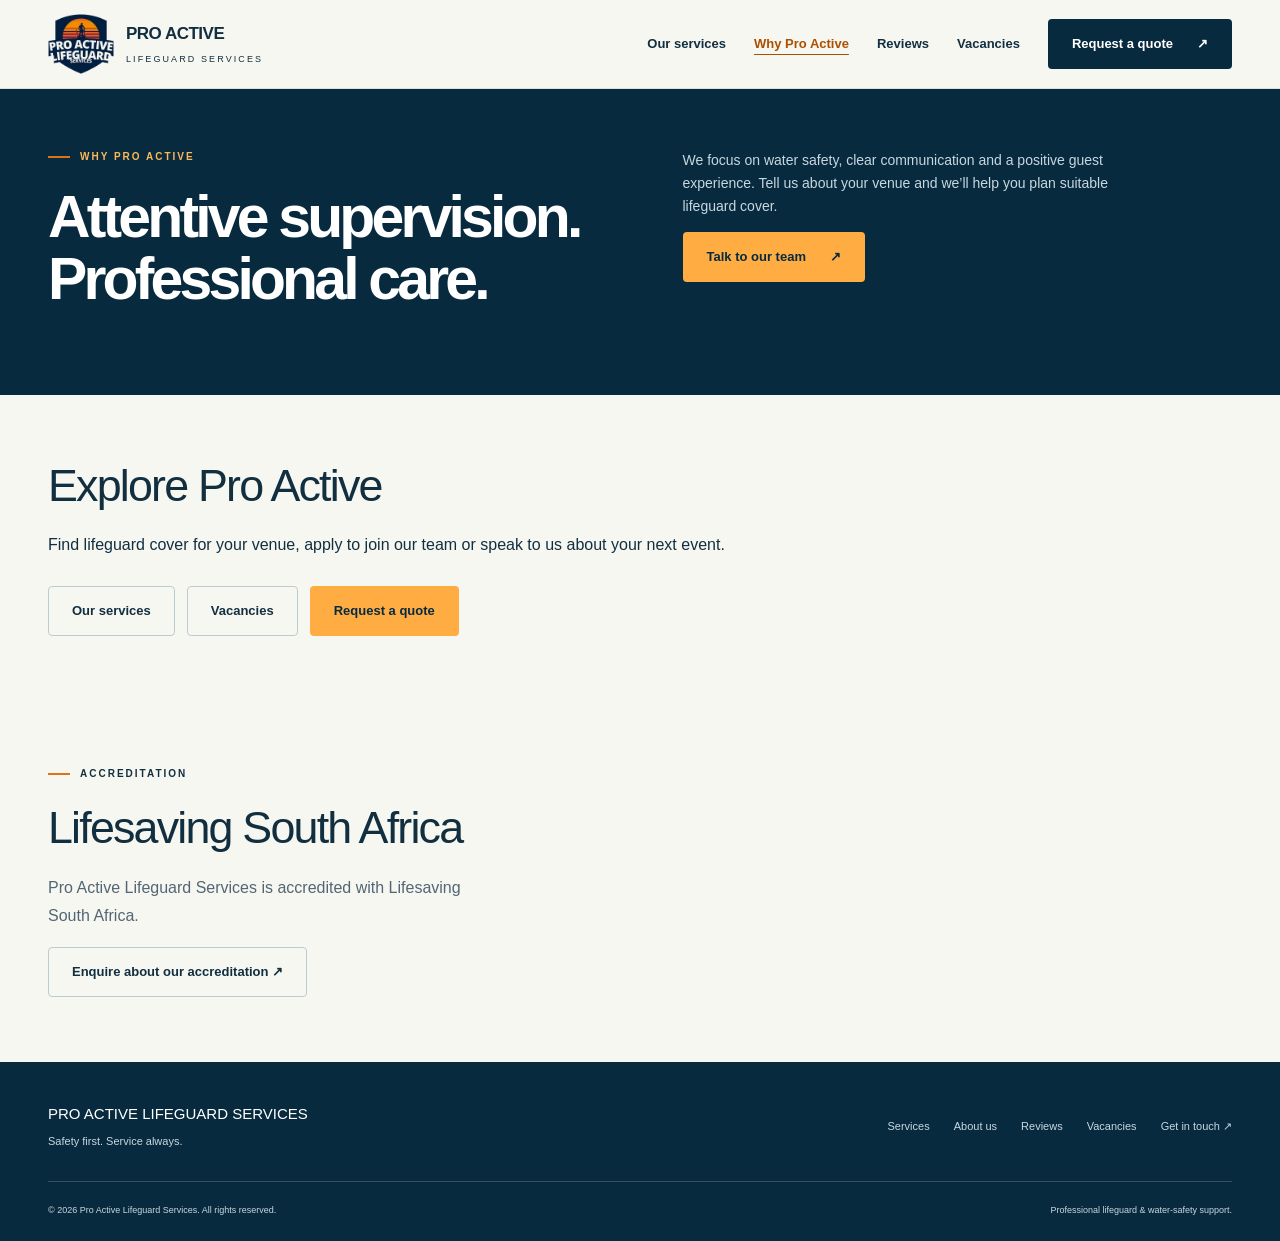
==== about.html @ 3962f00e "Add LSA accreditation details and reviews navigation" ====
<!DOCTYPE html>
<html lang="en-ZA">
<head>
<meta charset="utf-8"><meta name="viewport" content="width=device-width, initial-scale=1">
<title>About Pro Active | Pro Active Lifeguard Services</title>
<meta name="description" content="Professional lifeguard cover for private pool parties, hotels, resorts, estates and schools. Speak to Pro Active Lifeguard Services about your venue or event.">
<meta name="theme-color" content="#082a3f"><link rel="canonical" href="https://pro-active-lifeguard-services.onrender.com/about.html">
<meta property="og:title" content="About Pro Active | Pro Active Lifeguard Services"><meta property="og:description" content="Safer water. Better experiences. Professional lifeguard cover for your venue or event."><meta property="og:type" content="website"><meta property="og:url" content="https://pro-active-lifeguard-services.onrender.com/about.html">
<link rel="stylesheet" href="site.css">
</head>
<body>
<a class="skip" href="#main">Skip to content</a>
<div class="topline"><div class="wrap"><span class="tagline">PROFESSIONAL WATER SAFETY. PERSONAL SERVICE.</span><a href="tel:+27751141212">Let’s talk about your venue &nbsp; / &nbsp; 075 114 1212</a></div></div>
<header><nav class="nav wrap" aria-label="Main navigation"><a href="index.html" class="brand" aria-label="Pro Active Lifeguard Services home"><img src="assets/original-logo.png" width="66" height="62" alt="Pro Active Lifeguard Services original logo"><div><b>PRO ACTIVE</b><small>Lifeguard Services</small></div></a><button class="menu" aria-controls="navigation" aria-expanded="false" type="button">Menu</button><div class="links" id="navigation"><a href="services.html">Our services</a><a href="about.html" aria-current="page">Why Pro Active</a><a href="reviews.html">Reviews</a><a href="vacancies.html">Vacancies</a><a class="btn" href="quote.html">Request a quote <span aria-hidden="true">↗</span></a></div></nav></header>
<main id="main">
<section class="about" id="about"><div class="wrap about-grid"><div><p class="eyebrow">Why Pro Active</p><h1>Attentive supervision.<br>Professional care.</h1></div><div><p class="lead">We focus on water safety, clear communication and a positive guest experience. Tell us about your venue and we’ll help you plan suitable lifeguard cover.</p><a class="btn orange" href="quote.html">Talk to our team <span aria-hidden="true">↗</span></a></div></div></section><section class="section"><div class="wrap"><h2>Explore Pro Active</h2><p style="margin-top:20px">Find lifeguard cover for your venue, apply to join our team or speak to us about your next event.</p><div class="actions"><a class="btn outline" href="services.html">Our services</a><a class="btn outline" href="vacancies.html">Vacancies</a><a class="btn orange" href="quote.html">Request a quote</a></div></div></section>
<section class="section" id="accreditation"><div class="wrap"><p class="eyebrow">Accreditation</p><h2>Lifesaving South Africa</h2><p class="intro" style="margin-top:20px">Pro Active Lifeguard Services is accredited with Lifesaving South Africa.</p><a class="btn outline" href="quote.html">Enquire about our accreditation ↗</a></div></section>
</main>
<footer class="footer"><div class="wrap"><div class="footer-top"><div><strong>PRO ACTIVE LIFEGUARD SERVICES</strong><p>Safety first. Service always.</p></div><div class="footer-links"><a href="services.html">Services</a><a href="about.html">About us</a><a href="reviews.html">Reviews</a><a href="vacancies.html">Vacancies</a><a href="quote.html">Get in touch ↗</a></div></div><div class="footer-bottom"><span>© <span id="year">2026</span> Pro Active Lifeguard Services. All rights reserved.</span><span>Professional lifeguard & water-safety support.</span></div></div></footer>
<div class="mobile-cta" aria-label="Quick contact"><a class="btn call" href="tel:+27751141212">Call us</a><a class="btn orange" href="quote.html">Request a quote ↗</a></div>
<script src="site.js" defer></script>
</body></html>
---- site.css ----
:root{--navy:#082a3f;--ink:#122f40;--muted:#536674;--orange:#ffad43;--cream:#f7f7f2;--line:#d9e1e2;--white:#fff}*{box-sizing:border-box}html{scroll-behavior:smooth;scroll-padding-top:110px}body{margin:0;font-family:Arial,Helvetica,sans-serif;color:var(--ink);background:var(--cream);line-height:1.65}a{color:inherit;text-decoration:none}button,input,select,textarea{font:inherit}button,a,input,select,textarea{-webkit-tap-highlight-color:transparent}a:focus-visible,button:focus-visible,input:focus-visible,select:focus-visible,textarea:focus-visible,summary:focus-visible{outline:3px solid #d76900;outline-offset:5px}img{max-width:100%;display:block}.wrap{max-width:1240px;width:calc(100% - 96px);margin:auto}.skip{position:fixed;left:20px;top:-100px;background:#fff;padding:12px;z-index:100}.skip:focus{top:12px}.topline{background:var(--navy);color:#dce5e9;font-size:11px;letter-spacing:.05em}.topline .wrap{display:flex;justify-content:space-between;padding:8px 0}.topline a{color:white}header{background:rgba(247,247,242,.98);position:sticky;top:0;z-index:30;border-bottom:1px solid var(--line)}.nav{min-height:88px;display:flex;align-items:center;justify-content:space-between;gap:22px}.brand{display:flex;align-items:center;gap:12px}.brand img{width:66px;height:62px;object-fit:contain;mix-blend-mode:multiply}.brand b{font-size:17px;line-height:1.25;letter-spacing:-.5px}.brand small{display:block;font-size:9px;letter-spacing:2.1px;margin-top:5px;text-transform:uppercase}.links{display:flex;align-items:center;gap:28px;font-size:13px;font-weight:700}.links a:not(.btn):hover{color:#ab5000}.btn{display:inline-flex;align-items:center;justify-content:center;gap:24px;min-height:48px;padding:13px 23px;background:var(--navy);color:white;font-size:13px;font-weight:700;border:1px solid transparent;border-radius:4px;cursor:pointer;transition:background .2s,transform .2s}.btn:hover{background:#164a65;transform:translateY(-2px)}.btn.orange{background:var(--orange);color:var(--navy)}.btn.orange:hover{background:#ffc06c}.btn.outline{border-color:#bccbd1;background:transparent;color:var(--ink)}.menu{display:none}.hero{padding:66px 0 48px}.hero-grid{display:grid;grid-template-columns:1.04fr 1fr;gap:56px;align-items:center}.eyebrow{text-transform:uppercase;font-size:10px;letter-spacing:2px;font-weight:700;margin:0 0 20px;display:flex;align-items:center;gap:10px}.eyebrow:before{content:"";width:22px;height:2px;background:#dc7417}h1,h2,h3,p{margin-top:0}h1{font-size:clamp(44px,4.9vw,70px);line-height:1.06;letter-spacing:-3.8px;font-weight:600;margin-bottom:25px}h1 em{font-style:normal;color:#ab5000}.intro{font-size:16px;line-height:1.8;color:var(--muted);max-width:450px}.actions{display:flex;gap:12px;flex-wrap:wrap;margin-top:28px}.hero-note{font-size:11px;color:var(--muted);margin:21px 0 0}.hero-note span{color:#af5706;padding-right:5px}.hero-image{position:relative;align-self:stretch;min-height:475px;border-radius:5px;overflow:hidden;background:#d2e1e0}.hero-image>img{width:100%;height:100%;position:absolute;object-fit:cover;object-position:55% center}.image-label{position:absolute;top:22px;left:22px;background:#fffdf3;padding:7px 13px;font-size:9px;font-weight:700;letter-spacing:1.6px;text-transform:uppercase}.image-panel{position:absolute;bottom:22px;left:22px;right:22px;background:rgba(8,42,63,.96);color:white;display:flex;align-items:center;gap:18px;padding:22px}.image-panel strong{font-size:16px;display:block;font-weight:500}.image-panel p{font-size:11px;color:#c4d7df;margin:5px 0 0}.cross{color:var(--orange);font-size:36px;font-weight:400;line-height:1}.trust{border-top:1px solid var(--line);border-bottom:1px solid var(--line);display:grid;grid-template-columns:1.05fr repeat(3,1fr);align-items:center;margin-top:49px;padding:22px 0;gap:20px;font-size:12px}.trust>span{font-size:9px;letter-spacing:1.8px;text-transform:uppercase;color:var(--muted)}.trust b{font-weight:500;display:flex;align-items:center;gap:12px}.trust b:before{content:"✓";color:#8c4900;font-weight:bold}.section{padding:80px 0}.section-title{display:flex;justify-content:space-between;align-items:end;gap:50px;margin-bottom:38px}.section-title h2,h2{font-size:clamp(31px,3.5vw,45px);line-height:1.15;letter-spacing:-1.8px;font-weight:500;margin-bottom:0}.section-title p{color:var(--muted);max-width:355px;font-size:14px;margin:0}.service-grid{display:grid;grid-template-columns:repeat(3,1fr);border-top:1px solid var(--line);border-left:1px solid var(--line)}.service{padding:30px;border-right:1px solid var(--line);border-bottom:1px solid var(--line);background:rgba(255,255,255,.5);display:flex;flex-direction:column;align-items:start}.service-number{font-size:11px;color:#865020;letter-spacing:1px;margin-bottom:32px}.service h3{font-size:19px;line-height:1.3;letter-spacing:-.4px;margin-bottom:12px;font-weight:500}.service p{font-size:13px;color:var(--muted);margin-bottom:25px}.service a{font-size:11px;font-weight:700;margin-top:auto;display:flex;gap:30px;padding:6px 0}.service a:hover{color:#9a4b05}.about{background:var(--navy);color:white;padding:80px 0}.about-grid{display:grid;grid-template-columns:1fr 1fr;gap:85px}.about .eyebrow{color:#fdb858}.about h2{max-width:420px;margin-bottom:24px}.about .lead{font-size:14px;color:#c7d7df;max-width:440px}.about .btn{margin-top:14px}.principle{display:grid;grid-template-columns:30px 1fr;gap:17px;border-top:1px solid #355064;padding:22px 0}.principle:first-child{padding-top:0;border-top:0}.principle>span{font-size:11px;color:var(--orange);padding-top:3px}.principle h3{font-size:16px;font-weight:500;margin:0 0 7px}.principle p{font-size:13px;color:#c7d7df;margin:0}.steps{display:grid;grid-template-columns:repeat(4,1fr);gap:32px;margin-top:42px}.step{border-top:1px solid #afbdc4;padding-top:20px}.step>span{font-size:12px;color:#a04f05}.step h3{font-size:16px;margin:25px 0 12px;font-weight:500}.step p{font-size:13px;color:var(--muted)}.faq-area{padding-top:0}.faq-grid{display:grid;grid-template-columns:.85fr 1.15fr;gap:70px}.faq-grid h2{font-size:37px}.faq-grid .eyebrow{margin-bottom:15px}details{border-top:1px solid var(--line);padding:18px 0}details:last-child{border-bottom:1px solid var(--line)}summary{list-style:none;display:flex;justify-content:space-between;gap:20px;cursor:pointer;font-size:14px;font-weight:600}summary::-webkit-details-marker{display:none}summary:after{content:"+";font-weight:400;font-size:20px;line-height:1.1}details[open] summary:after{content:"−"}details p{font-size:13px;color:var(--muted);margin:14px 25px 0 0}.quote-section{background:#e9efee;padding:75px 0}.quote-grid{display:grid;grid-template-columns:.85fr 1.15fr;gap:80px;align-items:start}.quote-copy h2{margin-bottom:25px}.quote-copy>p{font-size:14px;color:var(--muted)}.contact-list{margin-top:35px}.contact-list a{display:block;margin:16px 0;font-size:17px;overflow-wrap:anywhere}.contact-list small{display:block;font-size:9px;font-weight:700;color:var(--muted);letter-spacing:1.7px;margin-bottom:3px}.contact-list a:last-child{font-size:14px}.quote-form{background:white;padding:32px;border-radius:5px}.quote-form h3{font-size:20px;font-weight:500;margin:0 0 23px}.fields{display:grid;grid-template-columns:1fr 1fr;gap:17px}.field.full{grid-column:1/-1}label{display:block;font-size:11px;font-weight:700;margin-bottom:6px}label span{font-weight:400;color:var(--muted)}input,select,textarea{width:100%;min-width:0;border:1px solid #cad6da;border-radius:3px;background:#fff;padding:11px 12px;color:var(--ink);font-size:13px;min-height:45px}textarea{resize:vertical;min-height:88px}input::placeholder,textarea::placeholder{color:#677781}.quote-form .btn{width:100%;margin-top:21px}.form-note{font-size:10px;color:var(--muted);line-height:1.7;margin:12px 0 0}.form-status{font-size:12px;margin:12px 0 0}.form-status a{text-decoration:underline}.footer{padding:40px 0 24px;background:var(--navy);color:#c7d7df}.footer-top{display:flex;justify-content:space-between;align-items:center;gap:30px;padding-bottom:30px}.footer strong{display:block;color:#fff;font-size:15px;font-weight:500}.footer p{font-size:11px;margin:6px 0 0}.footer-links{display:flex;gap:24px;font-size:11px}.footer-bottom{border-top:1px solid #355064;padding-top:21px;display:flex;justify-content:space-between;font-size:9px;gap:20px}.mobile-cta{display:none}[hidden]{display:none!important}@media(min-width:1500px){.hero-image{min-height:520px}}@media(max-width:1000px){.wrap{width:calc(100% - 48px)}.hero-grid{gap:30px}h1{font-size:52px;letter-spacing:-2.8px}.links{gap:18px}.brand b{font-size:14px}.brand small{font-size:8px;letter-spacing:1.1px}.hero-image{min-height:440px}.about-grid,.quote-grid{gap:45px}.service{padding:24px}.trust{gap:15px;font-size:11px}.faq-grid{gap:40px}}@media(max-width:760px){html{scroll-padding-top:88px}.wrap{width:calc(100% - 40px)}.topline .wrap{justify-content:center}.topline .tagline{display:none}.nav{min-height:75px}.brand img{height:52px;width:58px}.brand b{font-size:14px}.menu{display:block;background:transparent;border:1px solid #b9c6cc;padding:8px 13px;border-radius:3px;font-size:12px;color:var(--ink);cursor:pointer}.links{display:none;position:absolute;top:75px;left:0;right:0;background:var(--cream);border-bottom:1px solid var(--line);padding:20px;flex-direction:column;align-items:stretch;gap:0;box-shadow:0 15px 20px #082a3f12}.links.open{display:flex}.links a{padding:13px 10px}.links .btn{margin-top:8px}.hero{padding:39px 0 25px}.hero-grid{grid-template-columns:1fr;gap:32px}h1{font-size:clamp(44px,9.5vw,60px);max-width:550px;letter-spacing:-2.5px}.intro{font-size:14px;margin-bottom:0;max-width:540px}.eyebrow{font-size:9px;letter-spacing:1.6px}.hero-image{min-height:370px}.hero-note{margin-top:18px}.trust{grid-template-columns:1fr 1fr;gap:20px;margin-top:30px;padding:23px 0}.trust>span{line-height:1.6}.section{padding:55px 0}.section-title{display:block;margin-bottom:28px}.section-title p{margin-top:20px;max-width:500px}.service-grid{grid-template-columns:1fr 1fr}.service{padding:22px}.service-number{margin-bottom:23px}.service h3{font-size:18px}.about{padding:55px 0}.about-grid,.quote-grid,.faq-grid{grid-template-columns:1fr;gap:35px}.about h2{max-width:500px}.steps{grid-template-columns:1fr 1fr;gap:22px}.step h3{margin-top:18px}.faq-area{padding-top:5px}.faq-grid h2{font-size:34px}.quote-section{padding:55px 0}.quote-copy>p{max-width:500px}.contact-list{margin-top:22px}.quote-form{padding:25px}.footer{padding-bottom:85px}.footer-top{align-items:start;flex-direction:column;gap:22px}.footer-bottom{flex-direction:column;gap:8px}.mobile-cta{position:fixed;bottom:0;left:0;right:0;z-index:25;display:grid;grid-template-columns:1fr 2fr;background:var(--navy);padding:10px 16px max(10px,env(safe-area-inset-bottom));gap:10px;box-shadow:0 -2px 15px #082a3f22}.mobile-cta .btn{min-height:42px;padding:9px 14px}.mobile-cta .call{color:white;border:1px solid #627989}}@media(max-width:390px){.service-grid{grid-template-columns:1fr}.fields{grid-template-columns:1fr}.field.full{grid-column:auto}.hero-image{min-height:320px}.actions{gap:8px}.actions .btn{padding:12px 16px;font-size:12px;gap:15px}.image-panel{padding:17px;left:15px;right:15px;bottom:15px}.brand{gap:7px}.brand b{font-size:13px}}@media(prefers-reduced-motion:reduce){html{scroll-behavior:auto}*{transition:none!important}}
.photo-story{display:grid;grid-template-columns:1fr 1fr;gap:24px;margin-top:45px}.photo-story figure{margin:0}.photo-story img{width:100%;height:310px;object-fit:cover;border-radius:4px}.photo-story h3{font-size:18px;margin:17px 0 6px;font-weight:500}.photo-story p{font-size:13px;color:var(--muted);margin:0}.photo-credit{font-size:9px!important;margin-top:12px!important;color:var(--muted)}.photo-credit a{text-decoration:underline}@media(max-width:760px){.photo-story{grid-template-columns:1fr;gap:28px}.photo-story img{height:260px}}
.topline{display:none}.hero{padding:64px 0 20px}.hero-image{min-height:410px}.service-grid{border:0;gap:35px}.service{padding:26px 0;border:0;border-top:1px solid var(--line);background:none}.service p{max-width:340px}.section{padding:65px 0}.photo-story{margin-top:35px}.about{padding:60px 0}.about .lead{margin-bottom:0}.hero .eyebrow{margin-bottom:22px}h1{font-size:clamp(44px,4.6vw,65px)}.quote-section{background:var(--cream)}.quote-form{border:1px solid var(--line)}@media(max-width:760px){.hero{padding:35px 0 0}.hero-image{min-height:310px}.section{padding:48px 0}.service-grid{grid-template-columns:1fr;gap:0}.service{padding:25px 0}.service p{max-width:none;margin-bottom:12px}.section-title{margin-bottom:25px}.photo-story{margin-top:20px}.about{padding:45px 0}}
.hero-grid>*,.photo-story>*,.quote-grid>*{min-width:0}img{overflow:hidden}
.links a[aria-current="page"]:not(.btn){color:#ab5000;text-decoration:underline;text-underline-offset:6px}.page-intro{padding:50px 0 0}.page-intro h1{font-size:clamp(36px,5vw,56px)}

@media(min-width:761px) and (max-width:1100px){.links{gap:12px}.links .btn{padding-left:12px;padding-right:12px}.brand b{font-size:13px}.brand small{letter-spacing:.7px}}
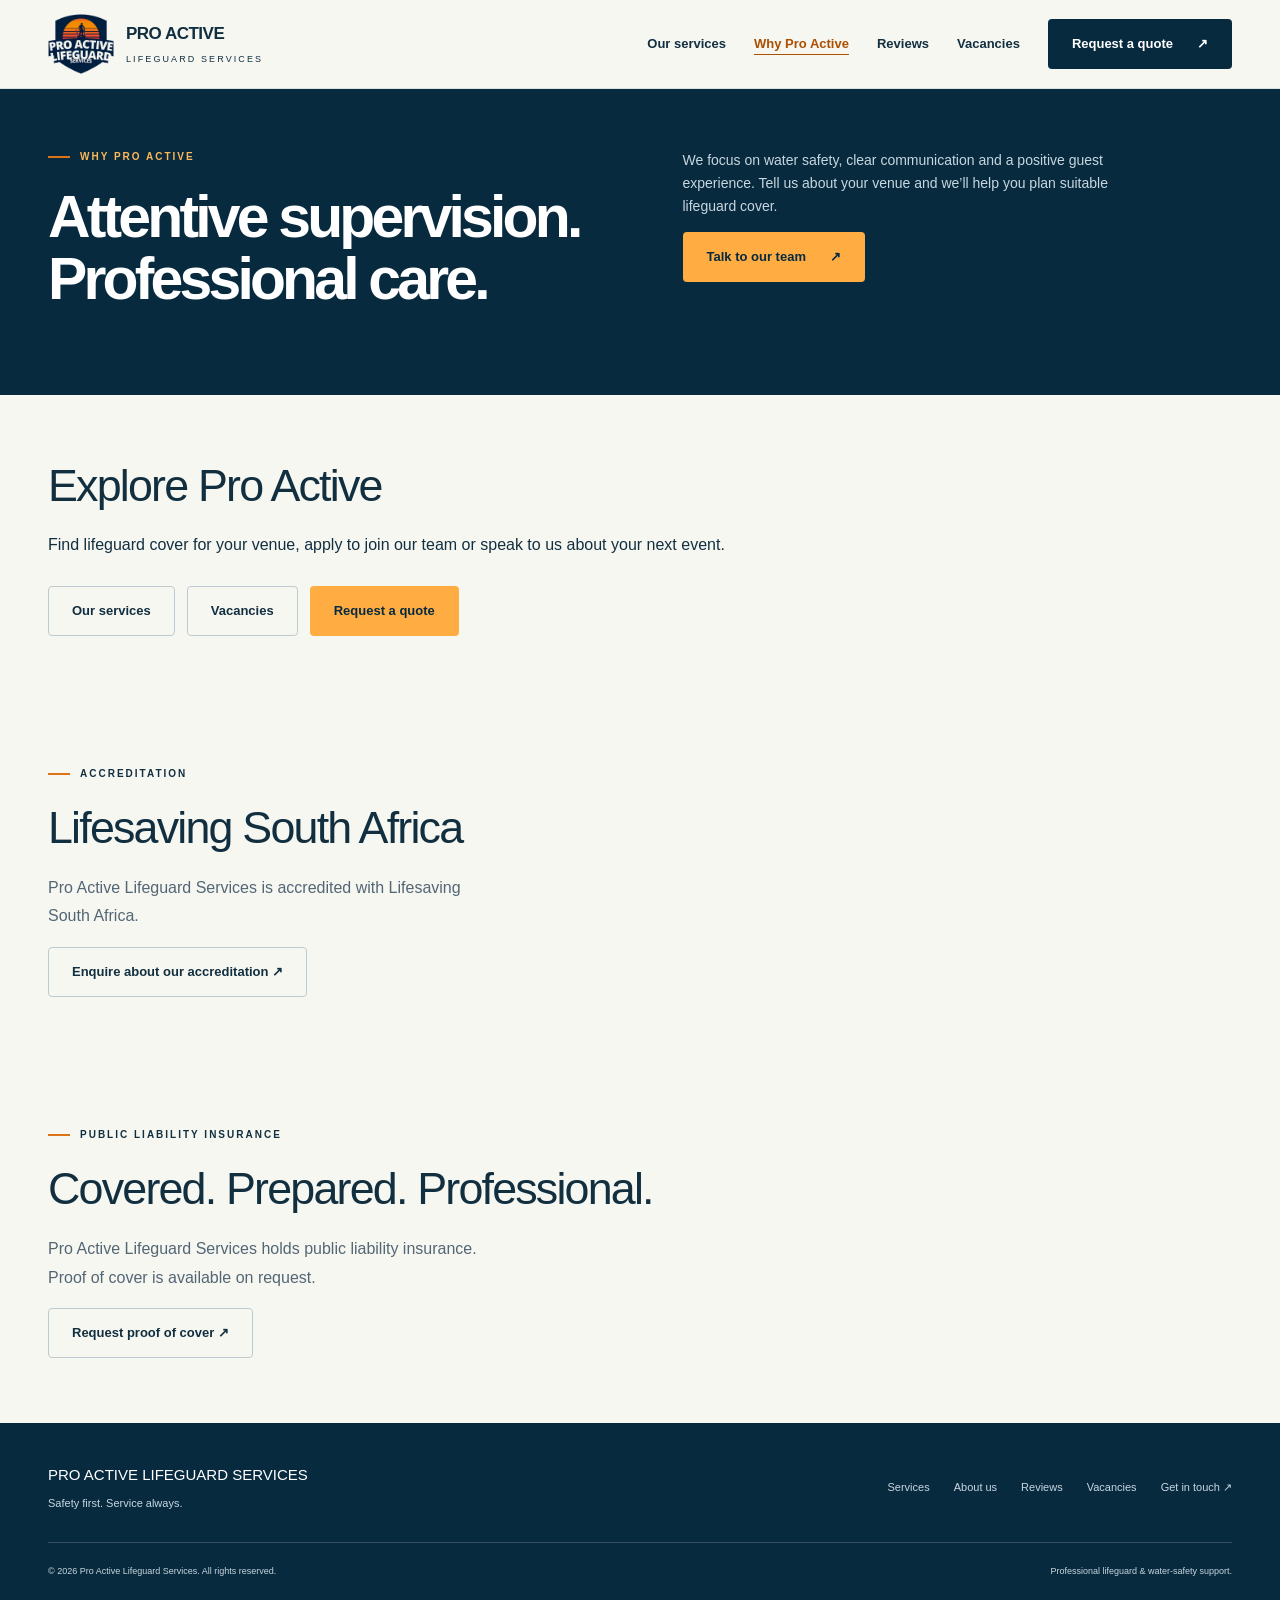
==== commit c3174051: "Display public liability insurance and proof-of-cover enquiry" ====
--- a/about.html
+++ b/about.html
@@ -15,6 +15,7 @@
 <main id="main">
 <section class="about" id="about"><div class="wrap about-grid"><div><p class="eyebrow">Why Pro Active</p><h1>Attentive supervision.<br>Professional care.</h1></div><div><p class="lead">We focus on water safety, clear communication and a positive guest experience. Tell us about your venue and we’ll help you plan suitable lifeguard cover.</p><a class="btn orange" href="quote.html">Talk to our team <span aria-hidden="true">↗</span></a></div></div></section><section class="section"><div class="wrap"><h2>Explore Pro Active</h2><p style="margin-top:20px">Find lifeguard cover for your venue, apply to join our team or speak to us about your next event.</p><div class="actions"><a class="btn outline" href="services.html">Our services</a><a class="btn outline" href="vacancies.html">Vacancies</a><a class="btn orange" href="quote.html">Request a quote</a></div></div></section>
 <section class="section" id="accreditation"><div class="wrap"><p class="eyebrow">Accreditation</p><h2>Lifesaving South Africa</h2><p class="intro" style="margin-top:20px">Pro Active Lifeguard Services is accredited with Lifesaving South Africa.</p><a class="btn outline" href="quote.html">Enquire about our accreditation ↗</a></div></section>
+<section class="section" id="insurance"><div class="wrap"><p class="eyebrow">Public liability insurance</p><h2>Covered. Prepared. Professional.</h2><p class="intro" style="margin-top:20px">Pro Active Lifeguard Services holds public liability insurance. Proof of cover is available on request.</p><a class="btn outline" href="quote.html">Request proof of cover ↗</a></div></section>
 </main>
 <footer class="footer"><div class="wrap"><div class="footer-top"><div><strong>PRO ACTIVE LIFEGUARD SERVICES</strong><p>Safety first. Service always.</p></div><div class="footer-links"><a href="services.html">Services</a><a href="about.html">About us</a><a href="reviews.html">Reviews</a><a href="vacancies.html">Vacancies</a><a href="quote.html">Get in touch ↗</a></div></div><div class="footer-bottom"><span>© <span id="year">2026</span> Pro Active Lifeguard Services. All rights reserved.</span><span>Professional lifeguard & water-safety support.</span></div></div></footer>
 <div class="mobile-cta" aria-label="Quick contact"><a class="btn call" href="tel:+27751141212">Call us</a><a class="btn orange" href="quote.html">Request a quote ↗</a></div>
--- a/site.css
+++ b/site.css
@@ -6,3 +6,5 @@
 .links a[aria-current="page"]:not(.btn){color:#ab5000;text-decoration:underline;text-underline-offset:6px}.page-intro{padding:50px 0 0}.page-intro h1{font-size:clamp(36px,5vw,56px)}
 
 @media(min-width:761px) and (max-width:1100px){.links{gap:12px}.links .btn{padding-left:12px;padding-right:12px}.brand b{font-size:13px}.brand small{letter-spacing:.7px}}
+
+.review-grid{display:grid;grid-template-columns:repeat(3,minmax(0,1fr));gap:22px;margin:36px 0}.review-card{background:#fff;border:1px solid var(--line);border-radius:5px;padding:28px;display:flex;flex-direction:column}.review-stars{color:#a65300;letter-spacing:3px;font-size:21px;margin-bottom:18px}.review-card blockquote{margin:0 0 24px;font-size:15px;line-height:1.8}.review-card blockquote p{margin:0}.review-card h2{font-size:15px;line-height:1.4;letter-spacing:0;font-weight:700;margin:auto 0 4px}.review-source{font-size:11px;color:var(--muted);margin:0}@media(max-width:900px){.review-grid{grid-template-columns:1fr}}
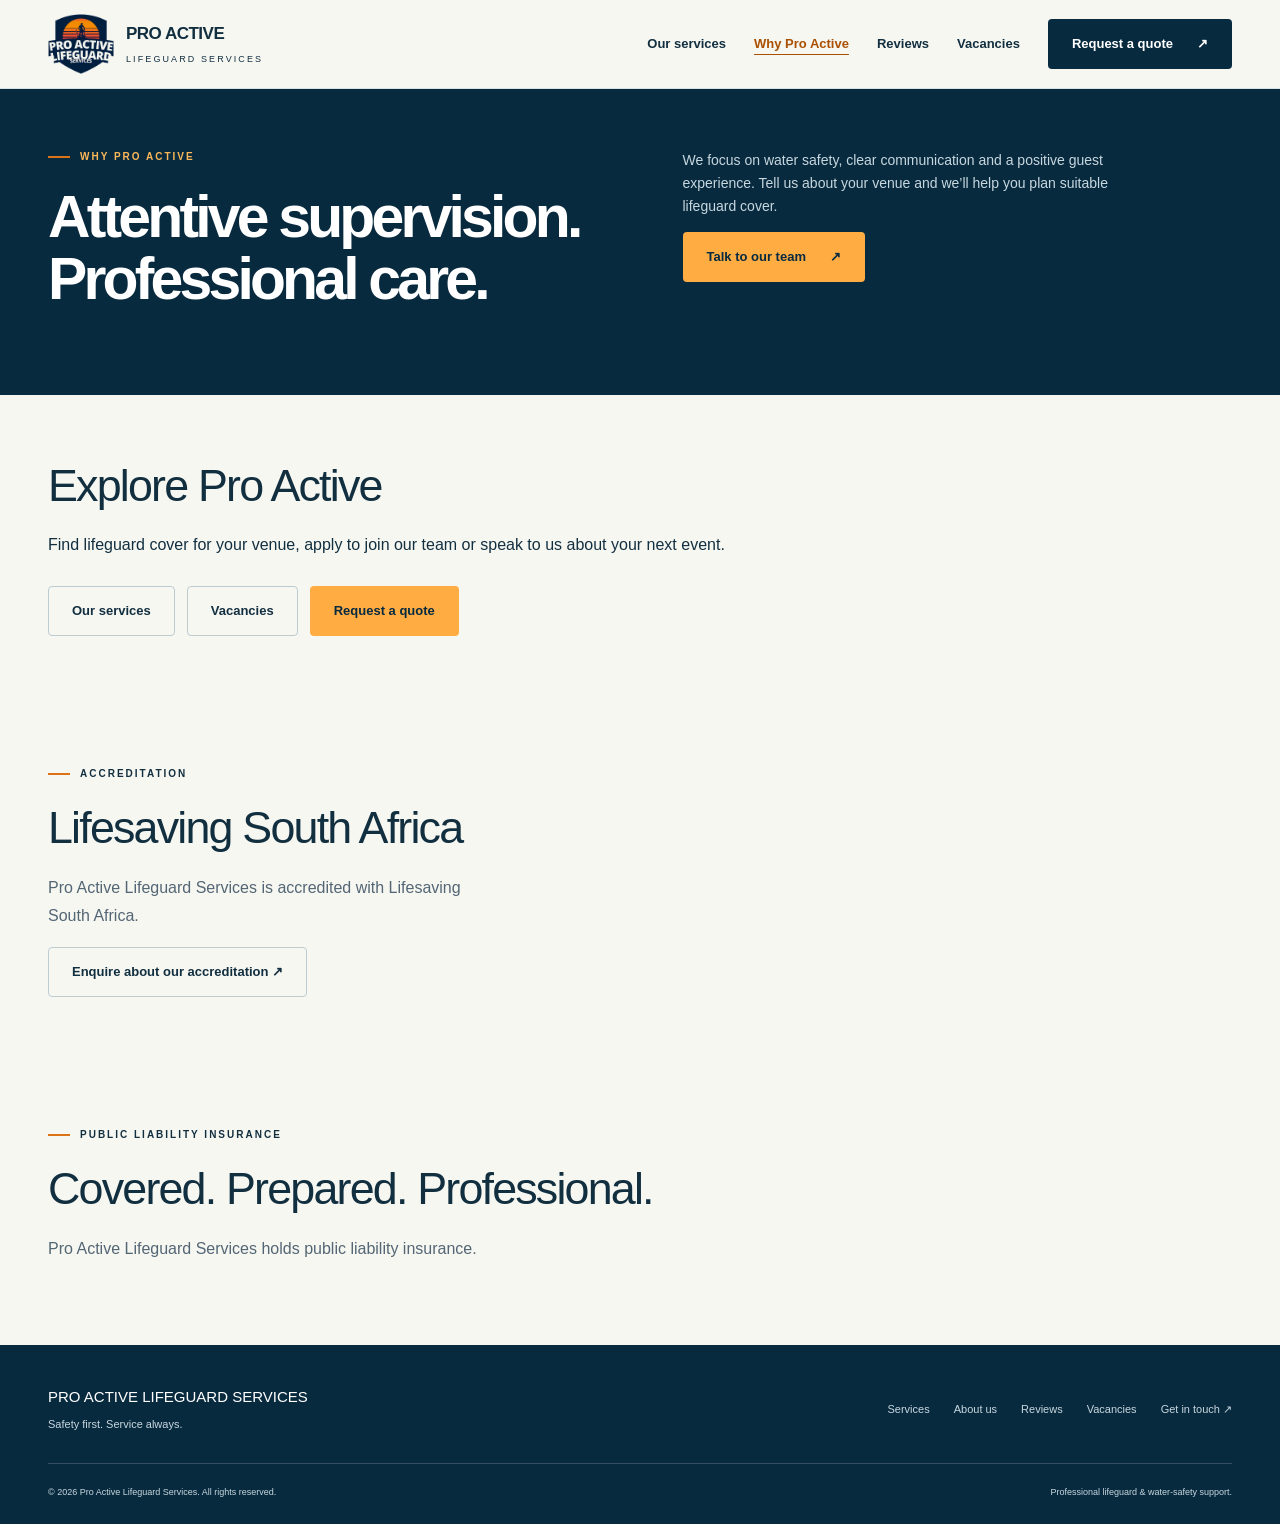
==== commit 8741913f: "Remove proof-of-cover request wording and button" ====
--- a/about.html
+++ b/about.html
@@ -15,7 +15,7 @@
 <main id="main">
 <section class="about" id="about"><div class="wrap about-grid"><div><p class="eyebrow">Why Pro Active</p><h1>Attentive supervision.<br>Professional care.</h1></div><div><p class="lead">We focus on water safety, clear communication and a positive guest experience. Tell us about your venue and we’ll help you plan suitable lifeguard cover.</p><a class="btn orange" href="quote.html">Talk to our team <span aria-hidden="true">↗</span></a></div></div></section><section class="section"><div class="wrap"><h2>Explore Pro Active</h2><p style="margin-top:20px">Find lifeguard cover for your venue, apply to join our team or speak to us about your next event.</p><div class="actions"><a class="btn outline" href="services.html">Our services</a><a class="btn outline" href="vacancies.html">Vacancies</a><a class="btn orange" href="quote.html">Request a quote</a></div></div></section>
 <section class="section" id="accreditation"><div class="wrap"><p class="eyebrow">Accreditation</p><h2>Lifesaving South Africa</h2><p class="intro" style="margin-top:20px">Pro Active Lifeguard Services is accredited with Lifesaving South Africa.</p><a class="btn outline" href="quote.html">Enquire about our accreditation ↗</a></div></section>
-<section class="section" id="insurance"><div class="wrap"><p class="eyebrow">Public liability insurance</p><h2>Covered. Prepared. Professional.</h2><p class="intro" style="margin-top:20px">Pro Active Lifeguard Services holds public liability insurance. Proof of cover is available on request.</p><a class="btn outline" href="quote.html">Request proof of cover ↗</a></div></section>
+<section class="section" id="insurance"><div class="wrap"><p class="eyebrow">Public liability insurance</p><h2>Covered. Prepared. Professional.</h2><p class="intro" style="margin-top:20px">Pro Active Lifeguard Services holds public liability insurance.</p></div></section>
 </main>
 <footer class="footer"><div class="wrap"><div class="footer-top"><div><strong>PRO ACTIVE LIFEGUARD SERVICES</strong><p>Safety first. Service always.</p></div><div class="footer-links"><a href="services.html">Services</a><a href="about.html">About us</a><a href="reviews.html">Reviews</a><a href="vacancies.html">Vacancies</a><a href="quote.html">Get in touch ↗</a></div></div><div class="footer-bottom"><span>© <span id="year">2026</span> Pro Active Lifeguard Services. All rights reserved.</span><span>Professional lifeguard & water-safety support.</span></div></div></footer>
 <div class="mobile-cta" aria-label="Quick contact"><a class="btn call" href="tel:+27751141212">Call us</a><a class="btn orange" href="quote.html">Request a quote ↗</a></div>
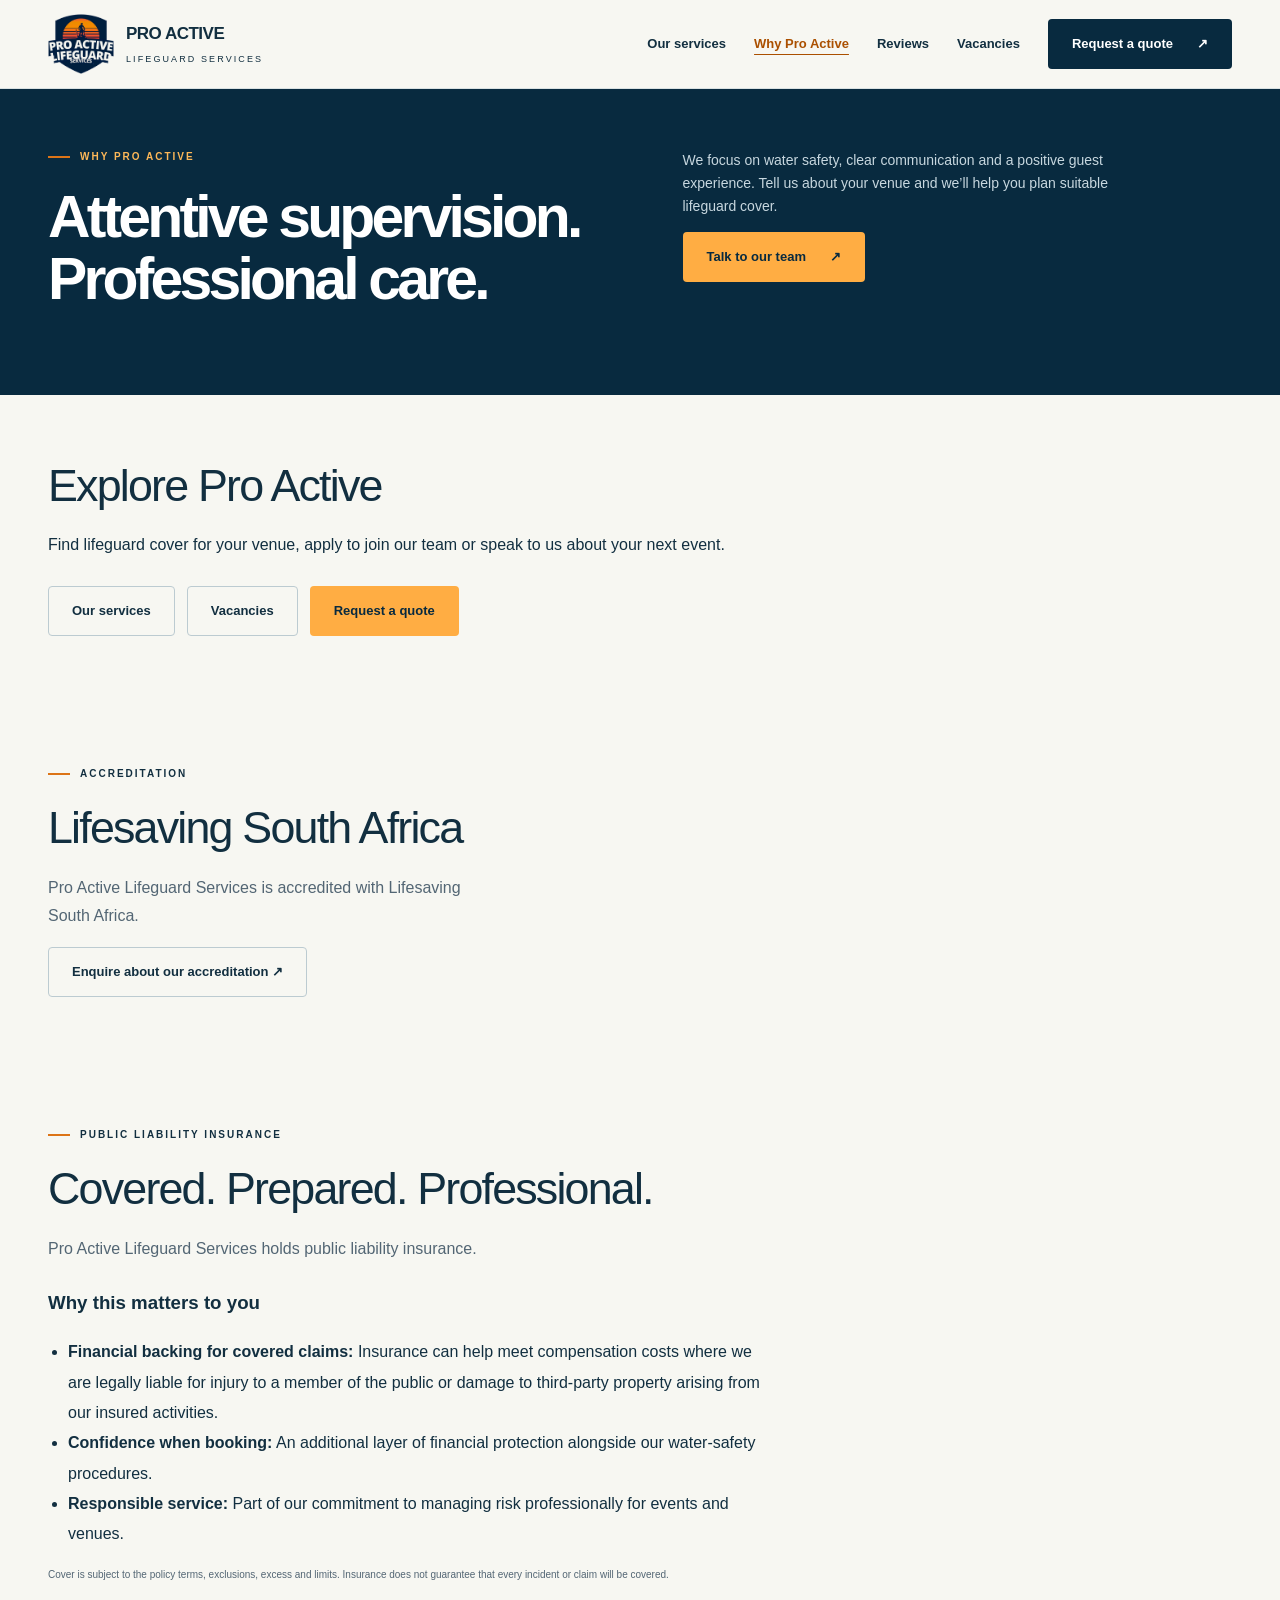
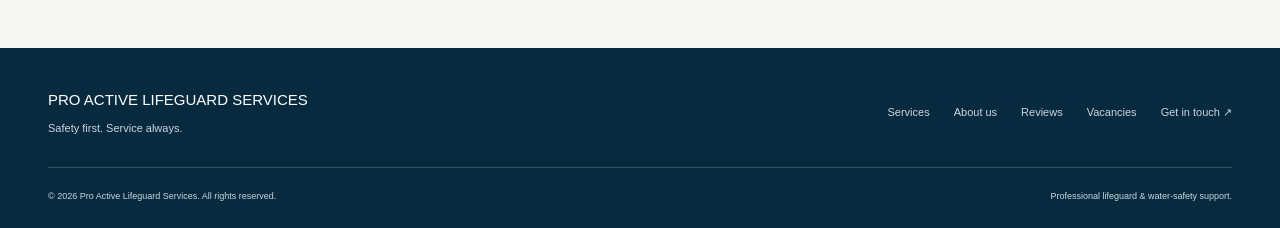
==== commit b98f9cde: "Explain public liability insurance benefits for clients" ====
--- a/about.html
+++ b/about.html
@@ -15,7 +15,7 @@
 <main id="main">
 <section class="about" id="about"><div class="wrap about-grid"><div><p class="eyebrow">Why Pro Active</p><h1>Attentive supervision.<br>Professional care.</h1></div><div><p class="lead">We focus on water safety, clear communication and a positive guest experience. Tell us about your venue and we’ll help you plan suitable lifeguard cover.</p><a class="btn orange" href="quote.html">Talk to our team <span aria-hidden="true">↗</span></a></div></div></section><section class="section"><div class="wrap"><h2>Explore Pro Active</h2><p style="margin-top:20px">Find lifeguard cover for your venue, apply to join our team or speak to us about your next event.</p><div class="actions"><a class="btn outline" href="services.html">Our services</a><a class="btn outline" href="vacancies.html">Vacancies</a><a class="btn orange" href="quote.html">Request a quote</a></div></div></section>
 <section class="section" id="accreditation"><div class="wrap"><p class="eyebrow">Accreditation</p><h2>Lifesaving South Africa</h2><p class="intro" style="margin-top:20px">Pro Active Lifeguard Services is accredited with Lifesaving South Africa.</p><a class="btn outline" href="quote.html">Enquire about our accreditation ↗</a></div></section>
-<section class="section" id="insurance"><div class="wrap"><p class="eyebrow">Public liability insurance</p><h2>Covered. Prepared. Professional.</h2><p class="intro" style="margin-top:20px">Pro Active Lifeguard Services holds public liability insurance.</p></div></section>
+<section class="section" id="insurance"><div class="wrap"><p class="eyebrow">Public liability insurance</p><h2>Covered. Prepared. Professional.</h2><p class="intro" style="margin-top:20px">Pro Active Lifeguard Services holds public liability insurance.</p><div style="max-width:720px;margin-top:24px"><h3>Why this matters to you</h3><ul style="padding-left:20px;line-height:1.9"><li><strong>Financial backing for covered claims:</strong> Insurance can help meet compensation costs where we are legally liable for injury to a member of the public or damage to third-party property arising from our insured activities.</li><li><strong>Confidence when booking:</strong> An additional layer of financial protection alongside our water-safety procedures.</li><li><strong>Responsible service:</strong> Part of our commitment to managing risk professionally for events and venues.</li></ul><p class="form-note">Cover is subject to the policy terms, exclusions, excess and limits. Insurance does not guarantee that every incident or claim will be covered.</p></div></div></section>
 </main>
 <footer class="footer"><div class="wrap"><div class="footer-top"><div><strong>PRO ACTIVE LIFEGUARD SERVICES</strong><p>Safety first. Service always.</p></div><div class="footer-links"><a href="services.html">Services</a><a href="about.html">About us</a><a href="reviews.html">Reviews</a><a href="vacancies.html">Vacancies</a><a href="quote.html">Get in touch ↗</a></div></div><div class="footer-bottom"><span>© <span id="year">2026</span> Pro Active Lifeguard Services. All rights reserved.</span><span>Professional lifeguard & water-safety support.</span></div></div></footer>
 <div class="mobile-cta" aria-label="Quick contact"><a class="btn call" href="tel:+27751141212">Call us</a><a class="btn orange" href="quote.html">Request a quote ↗</a></div>
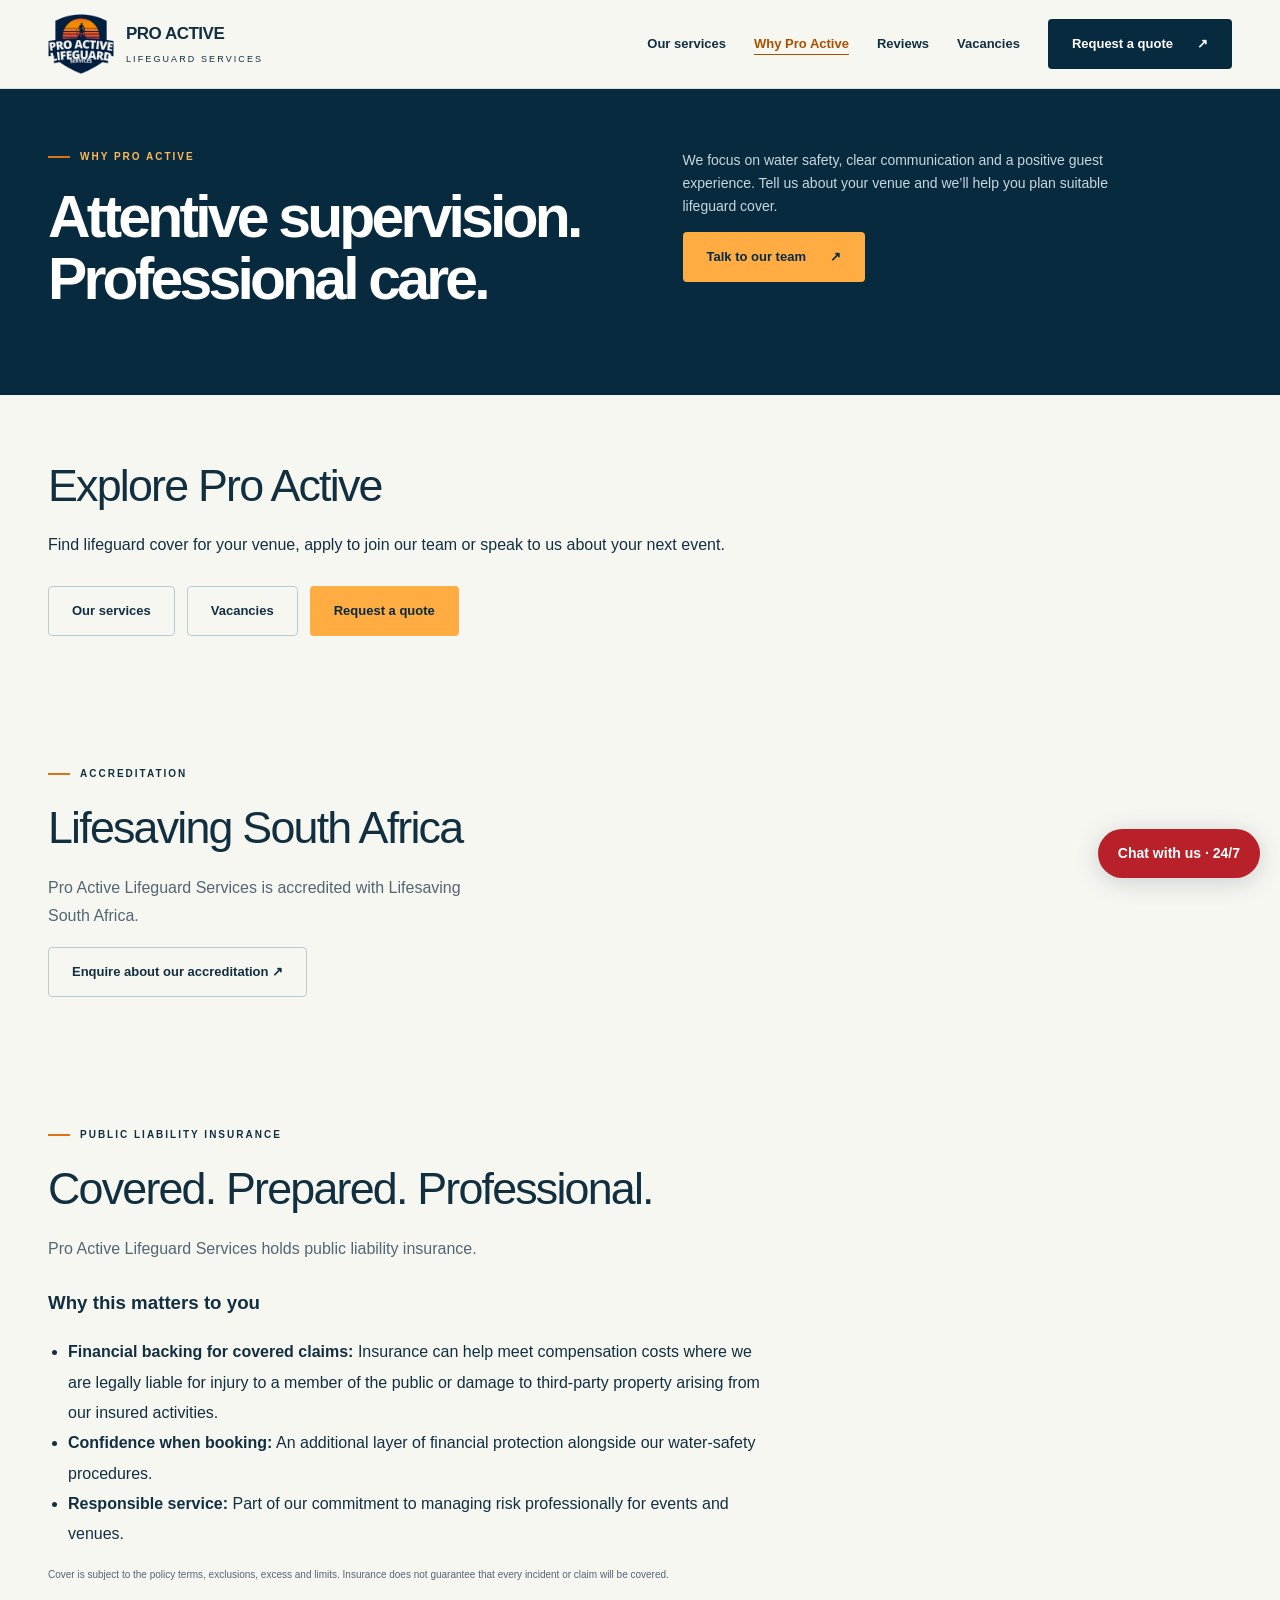
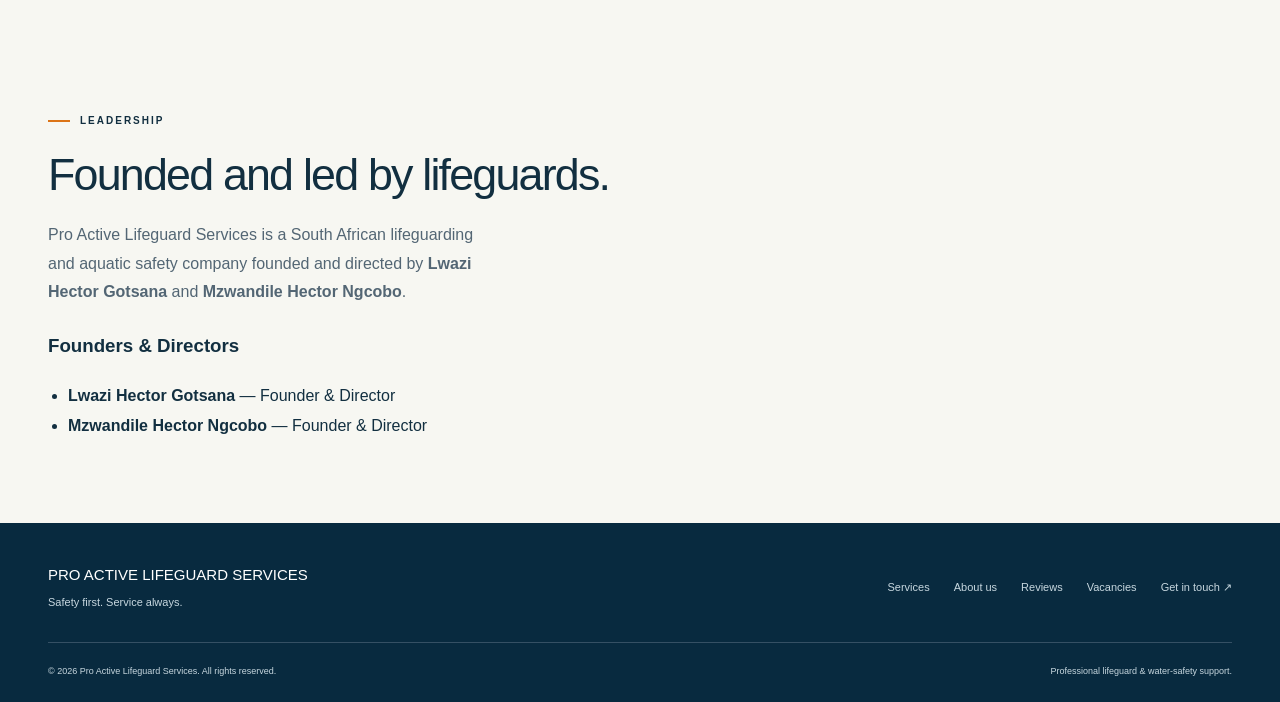
==== commit b29753f8: "Add founders and directors to About page with organization structured data" ====
--- a/about.html
+++ b/about.html
@@ -16,6 +16,25 @@
 <section class="about" id="about"><div class="wrap about-grid"><div><p class="eyebrow">Why Pro Active</p><h1>Attentive supervision.<br>Professional care.</h1></div><div><p class="lead">We focus on water safety, clear communication and a positive guest experience. Tell us about your venue and we’ll help you plan suitable lifeguard cover.</p><a class="btn orange" href="quote.html">Talk to our team <span aria-hidden="true">↗</span></a></div></div></section><section class="section"><div class="wrap"><h2>Explore Pro Active</h2><p style="margin-top:20px">Find lifeguard cover for your venue, apply to join our team or speak to us about your next event.</p><div class="actions"><a class="btn outline" href="services.html">Our services</a><a class="btn outline" href="vacancies.html">Vacancies</a><a class="btn orange" href="quote.html">Request a quote</a></div></div></section>
 <section class="section" id="accreditation"><div class="wrap"><p class="eyebrow">Accreditation</p><h2>Lifesaving South Africa</h2><p class="intro" style="margin-top:20px">Pro Active Lifeguard Services is accredited with Lifesaving South Africa.</p><a class="btn outline" href="quote.html">Enquire about our accreditation ↗</a></div></section>
 <section class="section" id="insurance"><div class="wrap"><p class="eyebrow">Public liability insurance</p><h2>Covered. Prepared. Professional.</h2><p class="intro" style="margin-top:20px">Pro Active Lifeguard Services holds public liability insurance.</p><div style="max-width:720px;margin-top:24px"><h3>Why this matters to you</h3><ul style="padding-left:20px;line-height:1.9"><li><strong>Financial backing for covered claims:</strong> Insurance can help meet compensation costs where we are legally liable for injury to a member of the public or damage to third-party property arising from our insured activities.</li><li><strong>Confidence when booking:</strong> An additional layer of financial protection alongside our water-safety procedures.</li><li><strong>Responsible service:</strong> Part of our commitment to managing risk professionally for events and venues.</li></ul><p class="form-note">Cover is subject to the policy terms, exclusions, excess and limits. Insurance does not guarantee that every incident or claim will be covered.</p></div></div></section>
+<section class="section" id="leadership"><div class="wrap"><p class="eyebrow">Leadership</p><h2>Founded and led by lifeguards.</h2><p class="intro" style="margin-top:20px">Pro Active Lifeguard Services is a South African lifeguarding and aquatic safety company founded and directed by <strong>Lwazi Hector Gotsana</strong> and <strong>Mzwandile Hector Ngcobo</strong>.</p><div style="margin-top:24px"><h3>Founders &amp; Directors</h3><ul style="padding-left:20px;line-height:1.9"><li><strong>Lwazi Hector Gotsana</strong> — Founder &amp; Director</li><li><strong>Mzwandile Hector Ngcobo</strong> — Founder &amp; Director</li></ul></div></div></section>
+<script type="application/ld+json">
+{
+  "@context": "https://schema.org",
+  "@type": "Organization",
+  "name": "Pro Active Lifeguard Services",
+  "url": "https://pro-active-lifeguard-services.onrender.com/",
+  "description": "South African professional lifeguarding and aquatic safety services for resorts, hotels, pools, events and recreational facilities.",
+  "founder": [
+    {"@type": "Person", "name": "Lwazi Hector Gotsana"},
+    {"@type": "Person", "name": "Mzwandile Hector Ngcobo"}
+  ],
+  "employee": [
+    {"@type": "Person", "name": "Lwazi Hector Gotsana", "jobTitle": "Director"},
+    {"@type": "Person", "name": "Mzwandile Hector Ngcobo", "jobTitle": "Director"}
+  ],
+  "address": {"@type": "PostalAddress", "addressRegion": "Gauteng", "addressCountry": "ZA"}
+}
+</script>
 </main>
 <footer class="footer"><div class="wrap"><div class="footer-top"><div><strong>PRO ACTIVE LIFEGUARD SERVICES</strong><p>Safety first. Service always.</p></div><div class="footer-links"><a href="services.html">Services</a><a href="about.html">About us</a><a href="reviews.html">Reviews</a><a href="vacancies.html">Vacancies</a><a href="quote.html">Get in touch ↗</a></div></div><div class="footer-bottom"><span>© <span id="year">2026</span> Pro Active Lifeguard Services. All rights reserved.</span><span>Professional lifeguard & water-safety support.</span></div></div></footer>
 <div class="mobile-cta" aria-label="Quick contact"><a class="btn call" href="tel:+27751141212">Call us</a><a class="btn orange" href="quote.html">Request a quote ↗</a></div>
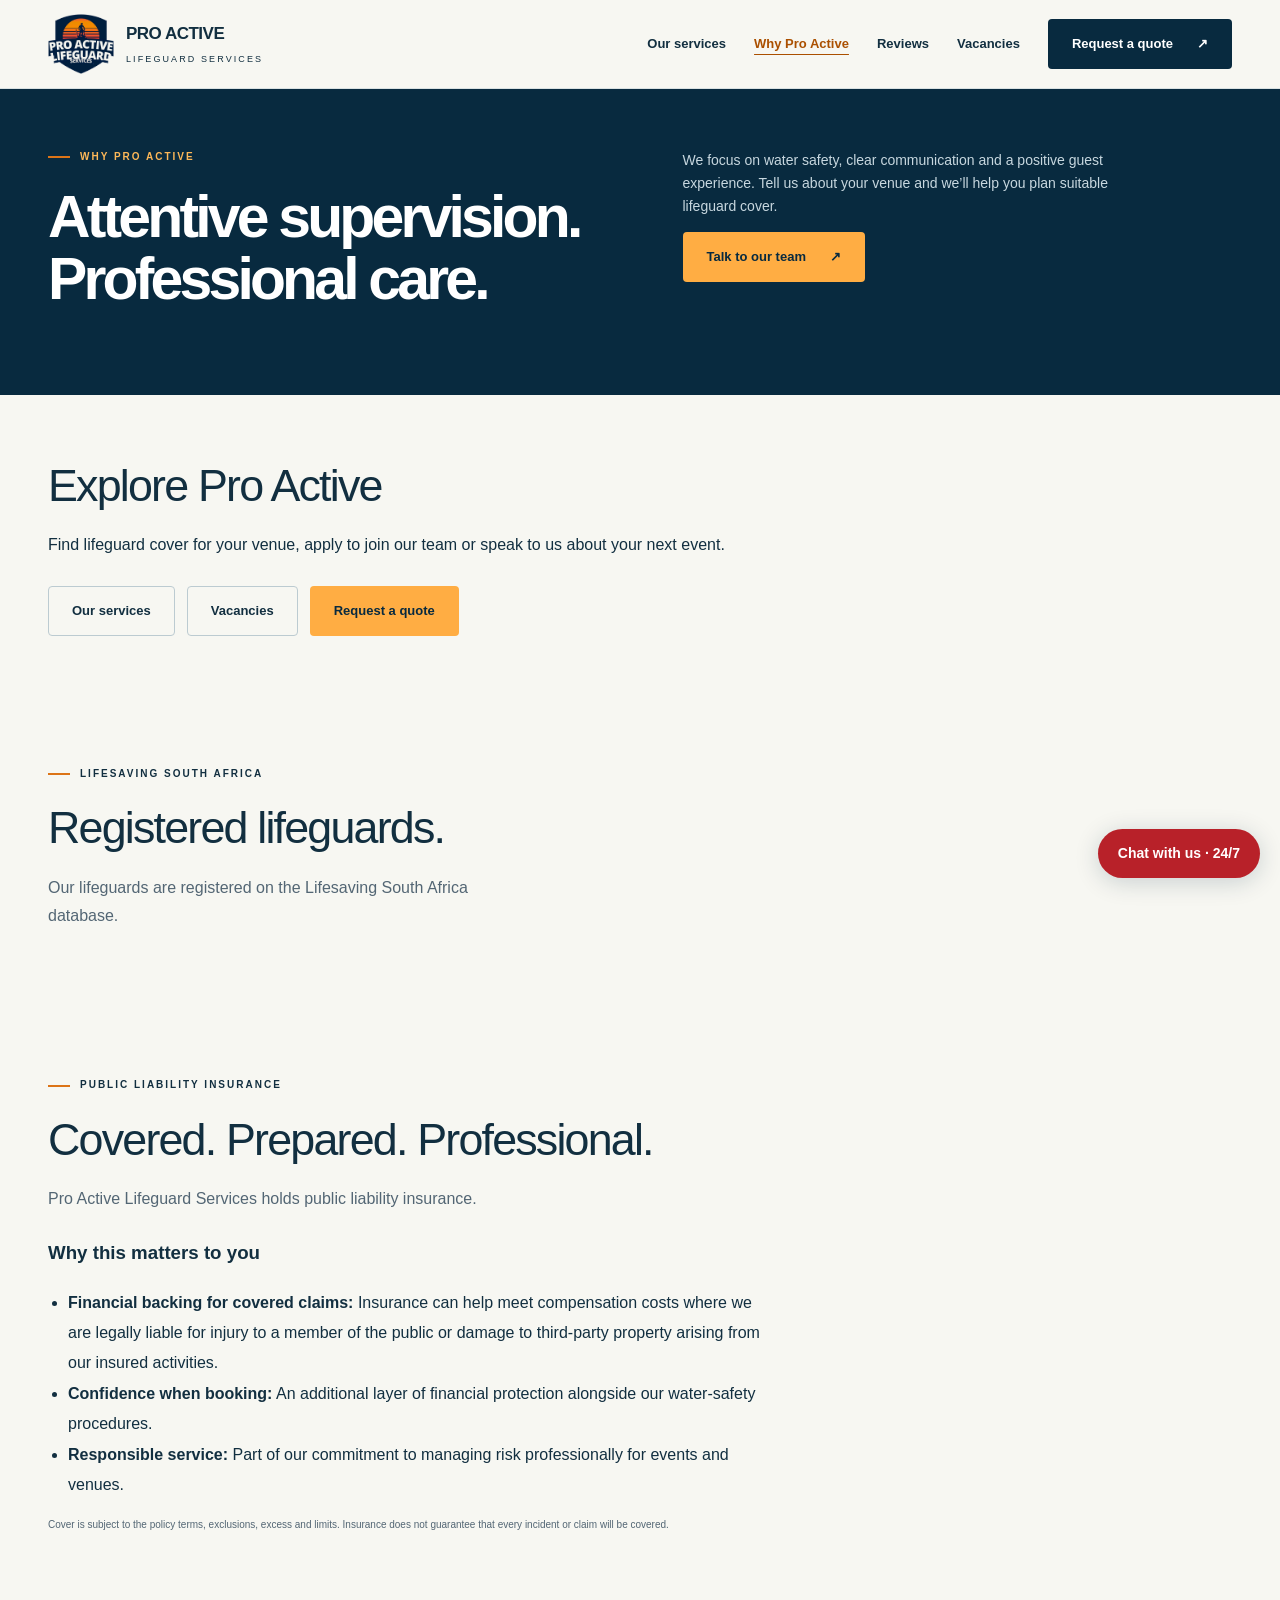
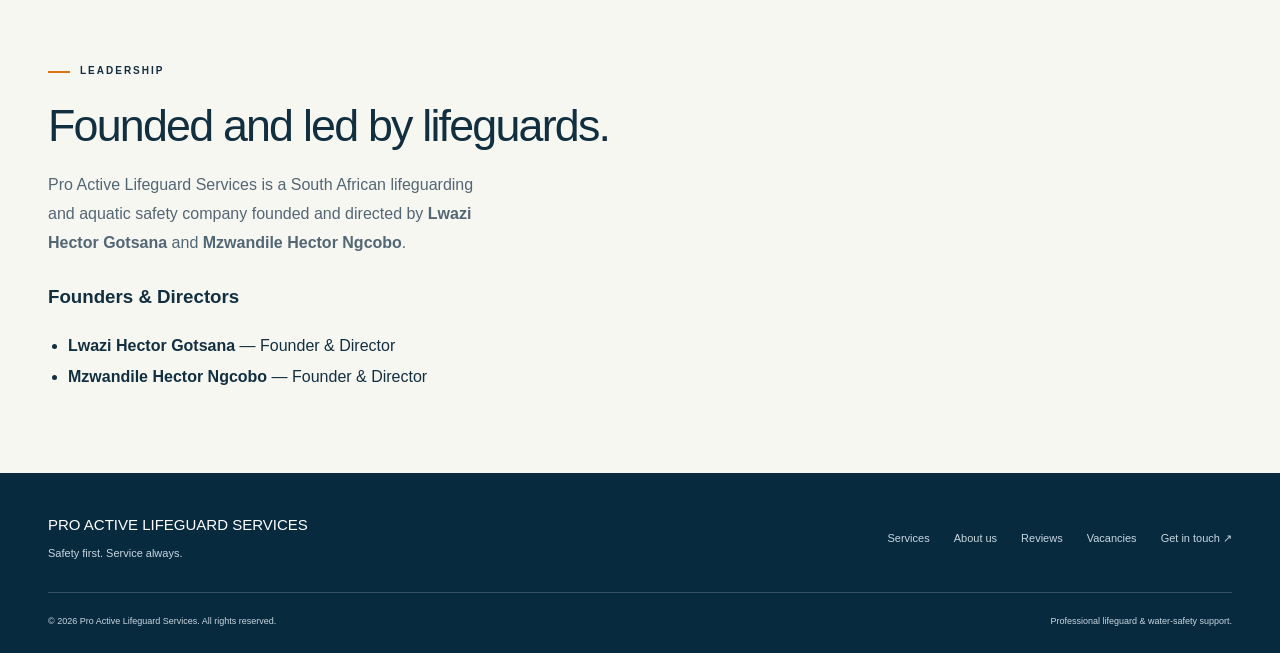
==== commit b2849d7e: "Clarify lifeguard registration status on Lifesaving SA database" ====
--- a/about.html
+++ b/about.html
@@ -14,7 +14,7 @@
 <header><nav class="nav wrap" aria-label="Main navigation"><a href="index.html" class="brand" aria-label="Pro Active Lifeguard Services home"><img src="assets/original-logo.png" width="66" height="62" alt="Pro Active Lifeguard Services original logo"><div><b>PRO ACTIVE</b><small>Lifeguard Services</small></div></a><button class="menu" aria-controls="navigation" aria-expanded="false" type="button">Menu</button><div class="links" id="navigation"><a href="services.html">Our services</a><a href="about.html" aria-current="page">Why Pro Active</a><a href="reviews.html">Reviews</a><a href="vacancies.html">Vacancies</a><a class="btn" href="quote.html">Request a quote <span aria-hidden="true">↗</span></a></div></nav></header>
 <main id="main">
 <section class="about" id="about"><div class="wrap about-grid"><div><p class="eyebrow">Why Pro Active</p><h1>Attentive supervision.<br>Professional care.</h1></div><div><p class="lead">We focus on water safety, clear communication and a positive guest experience. Tell us about your venue and we’ll help you plan suitable lifeguard cover.</p><a class="btn orange" href="quote.html">Talk to our team <span aria-hidden="true">↗</span></a></div></div></section><section class="section"><div class="wrap"><h2>Explore Pro Active</h2><p style="margin-top:20px">Find lifeguard cover for your venue, apply to join our team or speak to us about your next event.</p><div class="actions"><a class="btn outline" href="services.html">Our services</a><a class="btn outline" href="vacancies.html">Vacancies</a><a class="btn orange" href="quote.html">Request a quote</a></div></div></section>
-<section class="section" id="accreditation"><div class="wrap"><p class="eyebrow">Accreditation</p><h2>Lifesaving South Africa</h2><p class="intro" style="margin-top:20px">Pro Active Lifeguard Services is accredited with Lifesaving South Africa.</p><a class="btn outline" href="quote.html">Enquire about our accreditation ↗</a></div></section>
+<section class="section" id="lifesaving-registration"><div class="wrap"><p class="eyebrow">Lifesaving South Africa</p><h2>Registered lifeguards.</h2><p class="intro" style="margin-top:20px">Our lifeguards are registered on the Lifesaving South Africa database.</p></div></section>
 <section class="section" id="insurance"><div class="wrap"><p class="eyebrow">Public liability insurance</p><h2>Covered. Prepared. Professional.</h2><p class="intro" style="margin-top:20px">Pro Active Lifeguard Services holds public liability insurance.</p><div style="max-width:720px;margin-top:24px"><h3>Why this matters to you</h3><ul style="padding-left:20px;line-height:1.9"><li><strong>Financial backing for covered claims:</strong> Insurance can help meet compensation costs where we are legally liable for injury to a member of the public or damage to third-party property arising from our insured activities.</li><li><strong>Confidence when booking:</strong> An additional layer of financial protection alongside our water-safety procedures.</li><li><strong>Responsible service:</strong> Part of our commitment to managing risk professionally for events and venues.</li></ul><p class="form-note">Cover is subject to the policy terms, exclusions, excess and limits. Insurance does not guarantee that every incident or claim will be covered.</p></div></div></section>
 <section class="section" id="leadership"><div class="wrap"><p class="eyebrow">Leadership</p><h2>Founded and led by lifeguards.</h2><p class="intro" style="margin-top:20px">Pro Active Lifeguard Services is a South African lifeguarding and aquatic safety company founded and directed by <strong>Lwazi Hector Gotsana</strong> and <strong>Mzwandile Hector Ngcobo</strong>.</p><div style="margin-top:24px"><h3>Founders &amp; Directors</h3><ul style="padding-left:20px;line-height:1.9"><li><strong>Lwazi Hector Gotsana</strong> — Founder &amp; Director</li><li><strong>Mzwandile Hector Ngcobo</strong> — Founder &amp; Director</li></ul></div></div></section>
 <script type="application/ld+json">
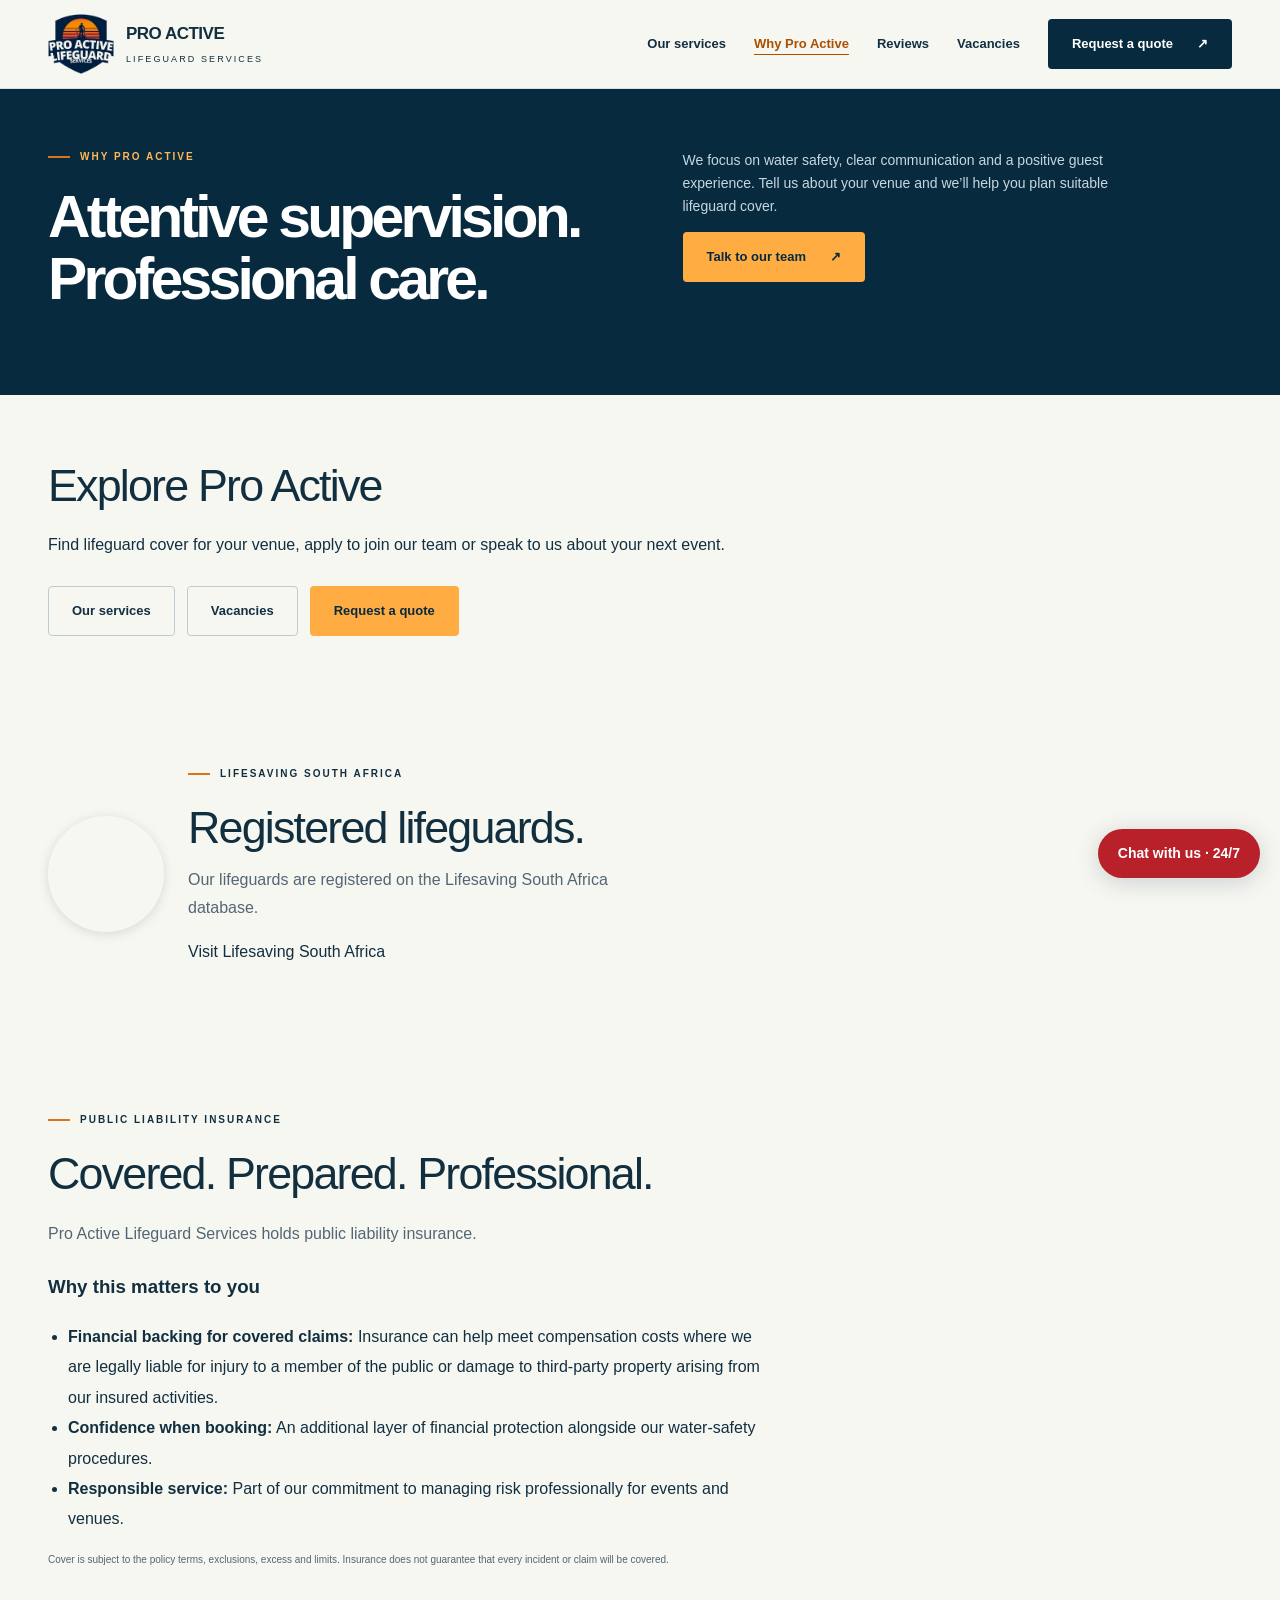
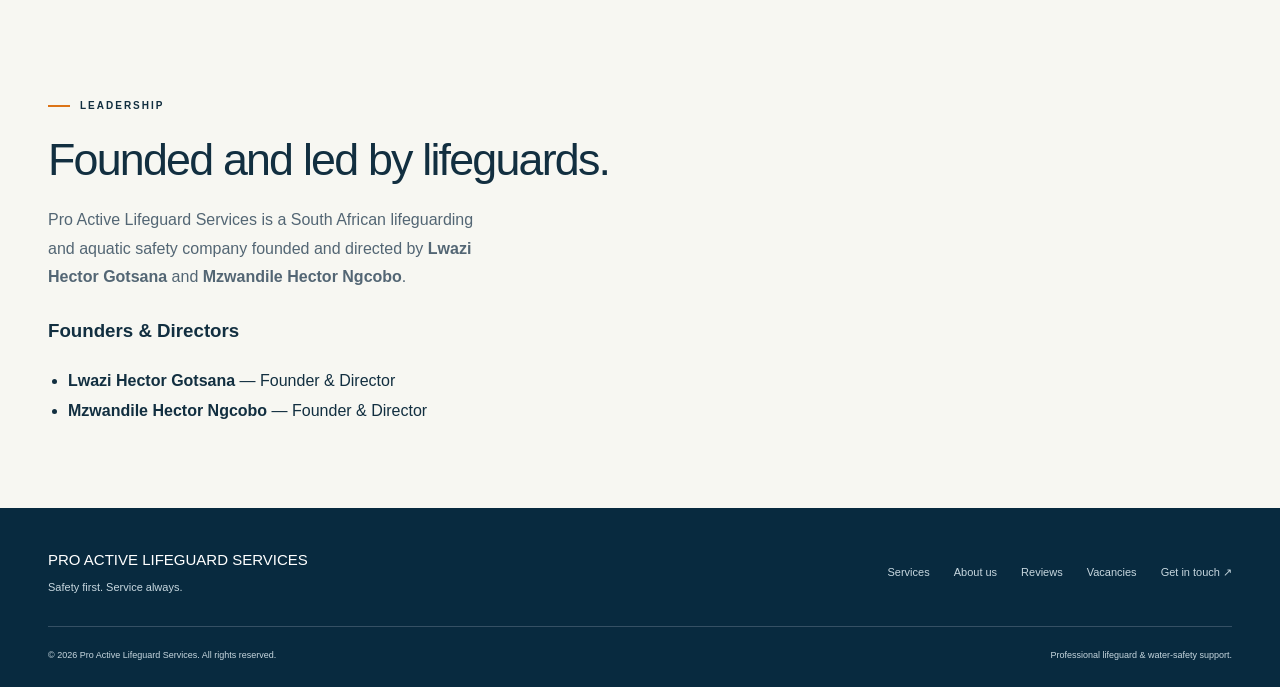
==== commit 7458c24d: "Add LSA logo to registration section" ====
--- a/about.html
+++ b/about.html
@@ -14,7 +14,7 @@
 <header><nav class="nav wrap" aria-label="Main navigation"><a href="index.html" class="brand" aria-label="Pro Active Lifeguard Services home"><img src="assets/original-logo.png" width="66" height="62" alt="Pro Active Lifeguard Services original logo"><div><b>PRO ACTIVE</b><small>Lifeguard Services</small></div></a><button class="menu" aria-controls="navigation" aria-expanded="false" type="button">Menu</button><div class="links" id="navigation"><a href="services.html">Our services</a><a href="about.html" aria-current="page">Why Pro Active</a><a href="reviews.html">Reviews</a><a href="vacancies.html">Vacancies</a><a class="btn" href="quote.html">Request a quote <span aria-hidden="true">↗</span></a></div></nav></header>
 <main id="main">
 <section class="about" id="about"><div class="wrap about-grid"><div><p class="eyebrow">Why Pro Active</p><h1>Attentive supervision.<br>Professional care.</h1></div><div><p class="lead">We focus on water safety, clear communication and a positive guest experience. Tell us about your venue and we’ll help you plan suitable lifeguard cover.</p><a class="btn orange" href="quote.html">Talk to our team <span aria-hidden="true">↗</span></a></div></div></section><section class="section"><div class="wrap"><h2>Explore Pro Active</h2><p style="margin-top:20px">Find lifeguard cover for your venue, apply to join our team or speak to us about your next event.</p><div class="actions"><a class="btn outline" href="services.html">Our services</a><a class="btn outline" href="vacancies.html">Vacancies</a><a class="btn orange" href="quote.html">Request a quote</a></div></div></section>
-<section class="section" id="lifesaving-registration"><div class="wrap"><p class="eyebrow">Lifesaving South Africa</p><h2>Registered lifeguards.</h2><p class="intro" style="margin-top:20px">Our lifeguards are registered on the Lifesaving South Africa database.</p></div></section>
+<section class="section" id="lifesaving-registration"><div class="wrap"><div style="display:flex;align-items:center;gap:24px;flex-wrap:wrap"><div role="img" aria-label="Lifesaving South Africa official circular logo" style="width:116px;height:116px;flex:0 0 116px;border-radius:50%;background-image:url('https://media.licdn.com/dms/image/v2/D4E10AQGSreB4siHuwA/image-shrink_1280/image-shrink_1280/0/1694426939249?e=2147483647&t=_Vjw-KfQOIHGDqH3XHaPF7xfeG4c69lqJ50M7h85c9M&v=beta');background-repeat:no-repeat;background-size:512px 512px;background-position:-31px -397px;box-shadow:0 2px 12px rgba(0,0,0,.12)"></div><div><p class="eyebrow">Lifesaving South Africa</p><h2>Registered lifeguards.</h2><p class="intro" style="margin-top:12px">Our lifeguards are registered on the Lifesaving South Africa database.</p><p style="margin-top:10px"><a href="https://lifesaving.co.za/" target="_blank" rel="noopener">Visit Lifesaving South Africa</a></p></div></div></div></section>
 <section class="section" id="insurance"><div class="wrap"><p class="eyebrow">Public liability insurance</p><h2>Covered. Prepared. Professional.</h2><p class="intro" style="margin-top:20px">Pro Active Lifeguard Services holds public liability insurance.</p><div style="max-width:720px;margin-top:24px"><h3>Why this matters to you</h3><ul style="padding-left:20px;line-height:1.9"><li><strong>Financial backing for covered claims:</strong> Insurance can help meet compensation costs where we are legally liable for injury to a member of the public or damage to third-party property arising from our insured activities.</li><li><strong>Confidence when booking:</strong> An additional layer of financial protection alongside our water-safety procedures.</li><li><strong>Responsible service:</strong> Part of our commitment to managing risk professionally for events and venues.</li></ul><p class="form-note">Cover is subject to the policy terms, exclusions, excess and limits. Insurance does not guarantee that every incident or claim will be covered.</p></div></div></section>
 <section class="section" id="leadership"><div class="wrap"><p class="eyebrow">Leadership</p><h2>Founded and led by lifeguards.</h2><p class="intro" style="margin-top:20px">Pro Active Lifeguard Services is a South African lifeguarding and aquatic safety company founded and directed by <strong>Lwazi Hector Gotsana</strong> and <strong>Mzwandile Hector Ngcobo</strong>.</p><div style="margin-top:24px"><h3>Founders &amp; Directors</h3><ul style="padding-left:20px;line-height:1.9"><li><strong>Lwazi Hector Gotsana</strong> — Founder &amp; Director</li><li><strong>Mzwandile Hector Ngcobo</strong> — Founder &amp; Director</li></ul></div></div></section>
 <script type="application/ld+json">
